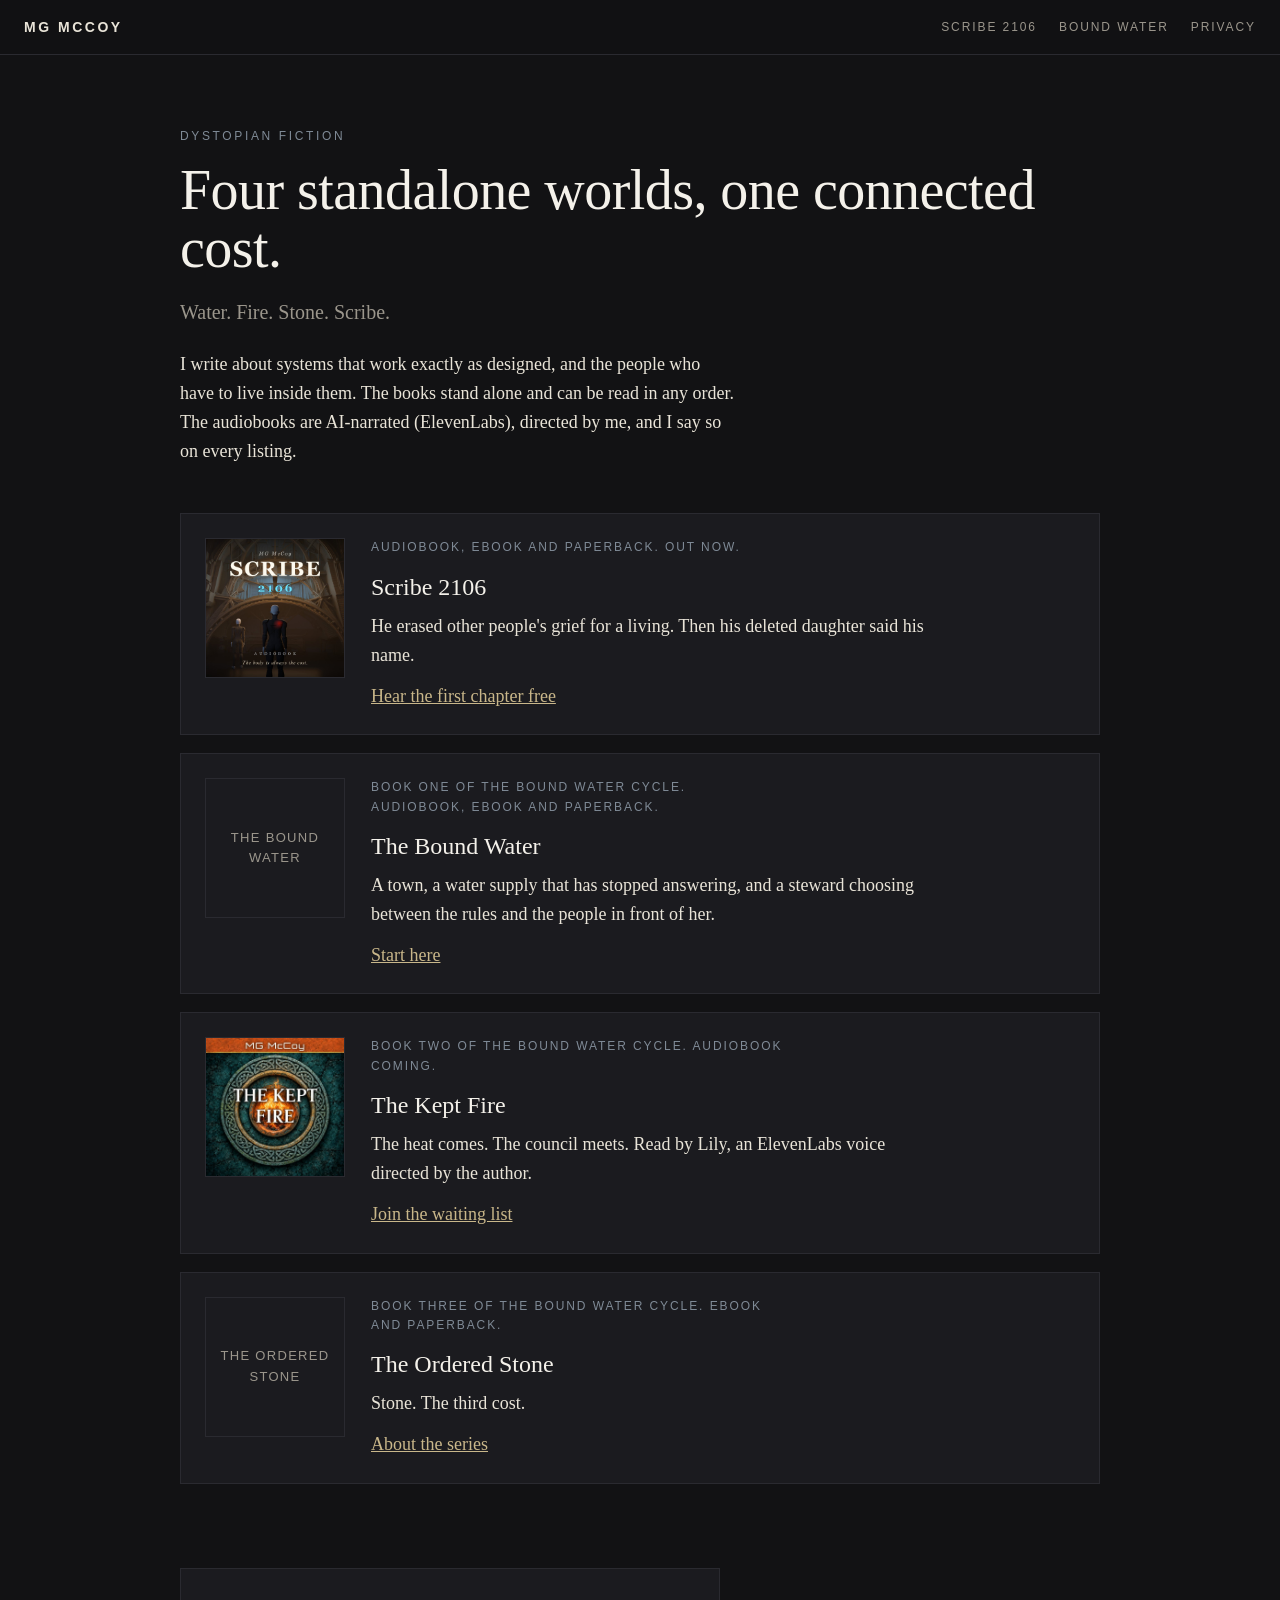
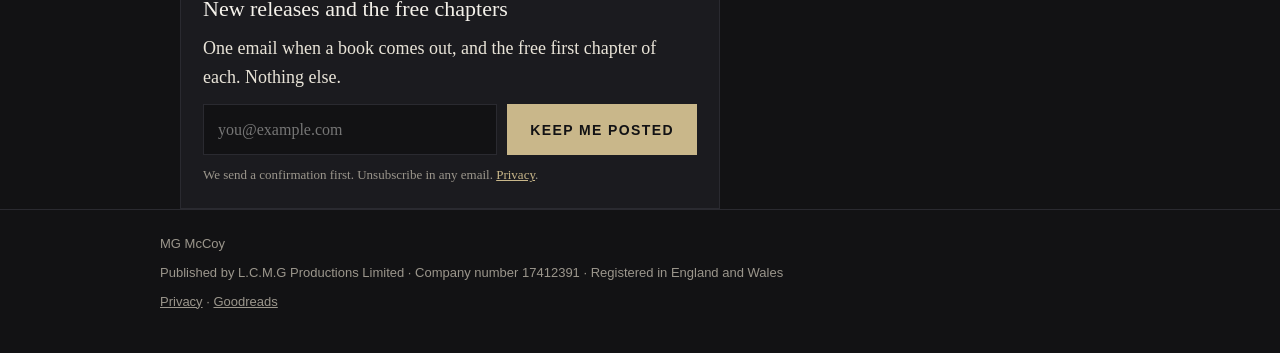
==== index.html @ 9f309340 "Author site skeleton: home, Scribe 2106 landing page, Bound Water series page, privacy Static, no sc" ====
<!DOCTYPE html>
<html lang="en">
<head>
  <meta charset="utf-8" />
  <meta name="viewport" content="width=device-width, initial-scale=1" />
  <title>MG McCoy</title>
  <meta name="description" content="Dystopian fiction by MG McCoy. Four standalone worlds, one connected cost. Water. Fire. Stone. Scribe." />
  <meta name="theme-color" content="#121214" />
  <meta property="og:type" content="website" />
  <meta property="og:site_name" content="MG McCoy" />
  <meta property="og:title" content="MG McCoy" />
  <meta property="og:description" content="Four standalone worlds, one connected cost. Water. Fire. Stone. Scribe." />
  <meta property="og:image" content="https://AUTHOR_DOMAIN/assets/scribe-2106-cover-800.jpg" />
  <link rel="canonical" href="https://AUTHOR_DOMAIN/" />
  <link rel="stylesheet" href="styles.css" />
</head>
<body>
  <header class="nav">
    <a class="wordmark" href="/">MG McCoy</a>
    <nav>
      <a href="/scribe-2106/">Scribe 2106</a>
      <a href="/bound-water/">Bound Water</a>
      <a href="/privacy/">Privacy</a>
    </nav>
  </header>

  <main>
    <section class="hero">
      <p class="kicker">Dystopian fiction</p>
      <h1>Four standalone worlds, one connected cost.</h1>
      <p class="line">Water. Fire. Stone. Scribe.</p>
      <p style="margin-top:22px">
        I write about systems that work exactly as designed, and the people who have to live
        inside them. The books stand alone and can be read in any order. The audiobooks are
        AI-narrated (ElevenLabs), directed by me, and I say so on every listing.
      </p>
    </section>

    <section class="books" id="books">
      <article class="book">
        <img src="assets/scribe-2106-cover-800.jpg" alt="Scribe 2106 cover" width="140" height="140" />
        <div>
          <p class="status">Audiobook, ebook and paperback. Out now.</p>
          <h3>Scribe 2106</h3>
          <p>He erased other people's grief for a living. Then his deleted daughter said his name.</p>
          <p class="more"><a href="/scribe-2106/">Hear the first chapter free</a></p>
        </div>
      </article>

      <article class="book">
        <div class="no-cover" aria-hidden="true">The Bound Water</div>
        <div>
          <p class="status">Book One of the Bound Water Cycle. Audiobook, ebook and paperback.</p>
          <h3>The Bound Water</h3>
          <p>A town, a water supply that has stopped answering, and a steward choosing between the rules and the people in front of her.</p>
          <p class="more"><a href="/bound-water/">Start here</a></p>
        </div>
      </article>

      <article class="book">
        <img src="assets/kept-fire-cover-600.jpg" alt="The Kept Fire cover, draft" width="140" height="140" />
        <div>
          <p class="status">Book Two of the Bound Water Cycle. Audiobook coming.</p>
          <h3>The Kept Fire</h3>
          <p>The heat comes. The council meets. Read by Lily, an ElevenLabs voice directed by the author.</p>
          <p class="more"><a href="/bound-water/#kept-fire">Join the waiting list</a></p>
        </div>
      </article>

      <article class="book">
        <div class="no-cover" aria-hidden="true">The Ordered Stone</div>
        <div>
          <p class="status">Book Three of the Bound Water Cycle. Ebook and paperback.</p>
          <h3>The Ordered Stone</h3>
          <p>Stone. The third cost.</p>
          <p class="more"><a href="/bound-water/#ordered-stone">About the series</a></p>
        </div>
      </article>
    </section>

    <section class="signup" id="list">
      <h3>New releases and the free chapters</h3>
      <!--
        EmailOctopus plain HTML form for the "MG McCoy readers" list. Owner: paste the form action URL and
        email field name from EmailOctopus > list > Forms > "HTML form". No script, no cookie.
      -->
      <form method="post" action="EMAILOCTOPUS_READERS_FORM_ACTION_URL">
        <label for="home-email">One email when a book comes out, and the free first chapter of each. Nothing else.</label>
        <div class="row">
          <input id="home-email" type="email" name="field_0" required autocomplete="email" placeholder="you@example.com" />
          <button type="submit">Keep me posted</button>
        </div>
        <p class="fine">We send a confirmation first. Unsubscribe in any email. <a href="/privacy/">Privacy</a>.</p>
      </form>
    </section>
  </main>

  <footer>
    <div class="inner">
      <span>MG McCoy</span>
      <span>Published by L.C.M.G Productions Limited &middot; Company number 17412391 &middot; Registered in England and Wales</span>
      <!-- Owner: add "&middot; Registered office: <address>" once the AD01 change is filed. -->
      <span><a href="/privacy/">Privacy</a> &middot; <a href="https://www.goodreads.com/author/show/6792756.MG_MCCOY" rel="noopener">Goodreads</a></span>
    </div>
  </footer>
</body>
</html>
---- styles.css ----
/* MG McCoy author site. No external requests: system fonts, no scripts, no analytics. */
:root {
  --ground: #121214;
  --panel: #1b1b1f;
  --line: #2a2a30;
  --bone: #e9e4d8;
  --ink: #f4f1ea;
  --dim: #9b968c;
  --cold: #7f8a96;
  --accent: #c9b78a;
  --max: 960px;
}
* { box-sizing: border-box; margin: 0; padding: 0; }
html { scroll-behavior: smooth; }
body {
  background: var(--ground);
  color: var(--ink);
  font-family: Georgia, "Iowan Old Style", "Palatino Linotype", "Book Antiqua", serif;
  font-size: 18px;
  line-height: 1.6;
}
a { color: var(--accent); }
.nav {
  position: sticky; top: 0; z-index: 10;
  display: flex; align-items: center; justify-content: space-between;
  padding: 16px 24px;
  background: rgba(18, 18, 20, 0.94);
  border-bottom: 1px solid var(--line);
}
.wordmark {
  font-family: "Helvetica Neue", Arial, system-ui, sans-serif;
  font-weight: 700; letter-spacing: 0.18em; text-transform: uppercase;
  font-size: 14px; color: var(--bone); text-decoration: none;
}
.nav nav { display: flex; gap: 22px; }
.nav nav a {
  font-family: "Helvetica Neue", Arial, system-ui, sans-serif;
  color: var(--dim); text-decoration: none; font-size: 12px;
  letter-spacing: 0.16em; text-transform: uppercase;
}
.nav nav a:hover { color: var(--ink); }

main { max-width: var(--max); margin: 0 auto; padding: 0 20px; }
.kicker {
  font-family: "Helvetica Neue", Arial, system-ui, sans-serif;
  color: var(--cold); letter-spacing: 0.22em; text-transform: uppercase;
  font-size: 12px; margin-bottom: 14px;
}
h1 { font-size: clamp(34px, 6vw, 56px); line-height: 1.05; font-weight: 400; letter-spacing: -0.01em; }
h2 { font-size: clamp(26px, 4vw, 36px); line-height: 1.1; font-weight: 400; margin-bottom: 14px; }
p { max-width: 62ch; color: var(--bone); }
p + p { margin-top: 14px; }
.muted { color: var(--dim); }
.small { font-size: 15px; }

.hero { padding: 72px 0 48px; }
.hero .line { margin-top: 18px; font-size: 20px; color: var(--dim); }

/* Landing page layout */
.landing { display: grid; grid-template-columns: 1fr 320px; gap: 44px; align-items: start; padding: 56px 0 40px; }
.landing .cover { width: 100%; height: auto; border: 1px solid var(--line); display: block; }
.landing h1 { margin-bottom: 18px; }
.disclosure {
  margin-top: 22px; padding: 14px 16px; border-left: 3px solid var(--cold);
  background: var(--panel); font-size: 15px; color: var(--bone);
}

/* Forms: plain HTML POST to EmailOctopus. No script, no cookie. */
.signup { margin-top: 28px; padding: 22px; background: var(--panel); border: 1px solid var(--line); max-width: 60ch; }
.signup h3 { font-size: 22px; font-weight: 400; margin-bottom: 8px; }
.signup label { display: block; color: var(--bone); margin-bottom: 12px; }
.signup .row { display: flex; gap: 10px; flex-wrap: wrap; }
.signup input[type="email"] {
  flex: 1 1 240px; min-width: 0; padding: 12px 14px; font: inherit; font-size: 16px;
  background: var(--ground); color: var(--ink); border: 1px solid var(--line);
}
.signup input[type="email"]:focus { outline: 2px solid var(--accent); outline-offset: 1px; }
.signup button {
  font-family: "Helvetica Neue", Arial, system-ui, sans-serif;
  font-size: 14px; letter-spacing: 0.1em; text-transform: uppercase; font-weight: 700;
  padding: 12px 22px; background: var(--accent); color: var(--ground);
  border: 1px solid var(--accent); cursor: pointer;
}
.signup button:hover { background: var(--ink); border-color: var(--ink); }
.signup .fine { margin-top: 10px; font-size: 13px; color: var(--dim); max-width: none; }

/* Store buttons live below the fold on purpose. */
.stores { padding: 36px 0 56px; border-top: 1px solid var(--line); }
.stores .row { display: flex; gap: 10px; flex-wrap: wrap; margin-top: 14px; }
.store {
  font-family: "Helvetica Neue", Arial, system-ui, sans-serif;
  font-size: 13px; letter-spacing: 0.1em; text-transform: uppercase;
  text-decoration: none; color: var(--ink); padding: 10px 16px;
  border: 1px solid var(--line); background: var(--panel);
}
.store:hover { border-color: var(--accent); }

/* Book cards on the home and series pages */
.books { display: grid; gap: 18px; padding: 0 0 56px; }
.book {
  display: grid; grid-template-columns: 140px 1fr; gap: 26px; align-items: start;
  background: var(--panel); border: 1px solid var(--line); padding: 24px;
}
.book img, .book .no-cover { width: 140px; height: 140px; object-fit: cover; border: 1px solid var(--line); }
.book .no-cover {
  display: grid; place-items: center; color: var(--dim); font-size: 13px; text-align: center;
  font-family: "Helvetica Neue", Arial, system-ui, sans-serif; letter-spacing: 0.1em; text-transform: uppercase;
}
.book h3 { font-size: 24px; font-weight: 400; margin-bottom: 6px; }
.book .status {
  font-family: "Helvetica Neue", Arial, system-ui, sans-serif;
  font-size: 12px; letter-spacing: 0.16em; text-transform: uppercase; color: var(--cold); margin-bottom: 10px;
}
.book .more { margin-top: 12px; }

.quote { padding: 40px 0; border-top: 1px solid var(--line); }
.quote blockquote { font-size: clamp(22px, 3vw, 30px); line-height: 1.3; max-width: 30ch; color: var(--ink); }
.quote cite { display: block; margin-top: 12px; font-style: normal; color: var(--dim); font-size: 15px; }

.legal-text { padding: 48px 0 64px; }
.legal-text h2 { margin-top: 28px; font-size: 24px; }

footer {
  border-top: 1px solid var(--line); padding: 24px 20px 40px;
  font-family: "Helvetica Neue", Arial, system-ui, sans-serif;
  color: var(--dim); font-size: 13px;
}
footer .inner { max-width: var(--max); margin: 0 auto; display: grid; gap: 8px; }
footer a { color: var(--dim); }

.wordmark, .nav nav a { white-space: nowrap; }

@media (max-width: 760px) {
  .landing { grid-template-columns: 1fr; }
  .landing .cover { max-width: 320px; }
  .book { grid-template-columns: 1fr; }
  .nav { padding: 14px 16px; }
  .nav nav { gap: 12px; }
  .nav nav a { font-size: 11px; letter-spacing: 0.1em; }
  main { padding: 0 16px; }
}
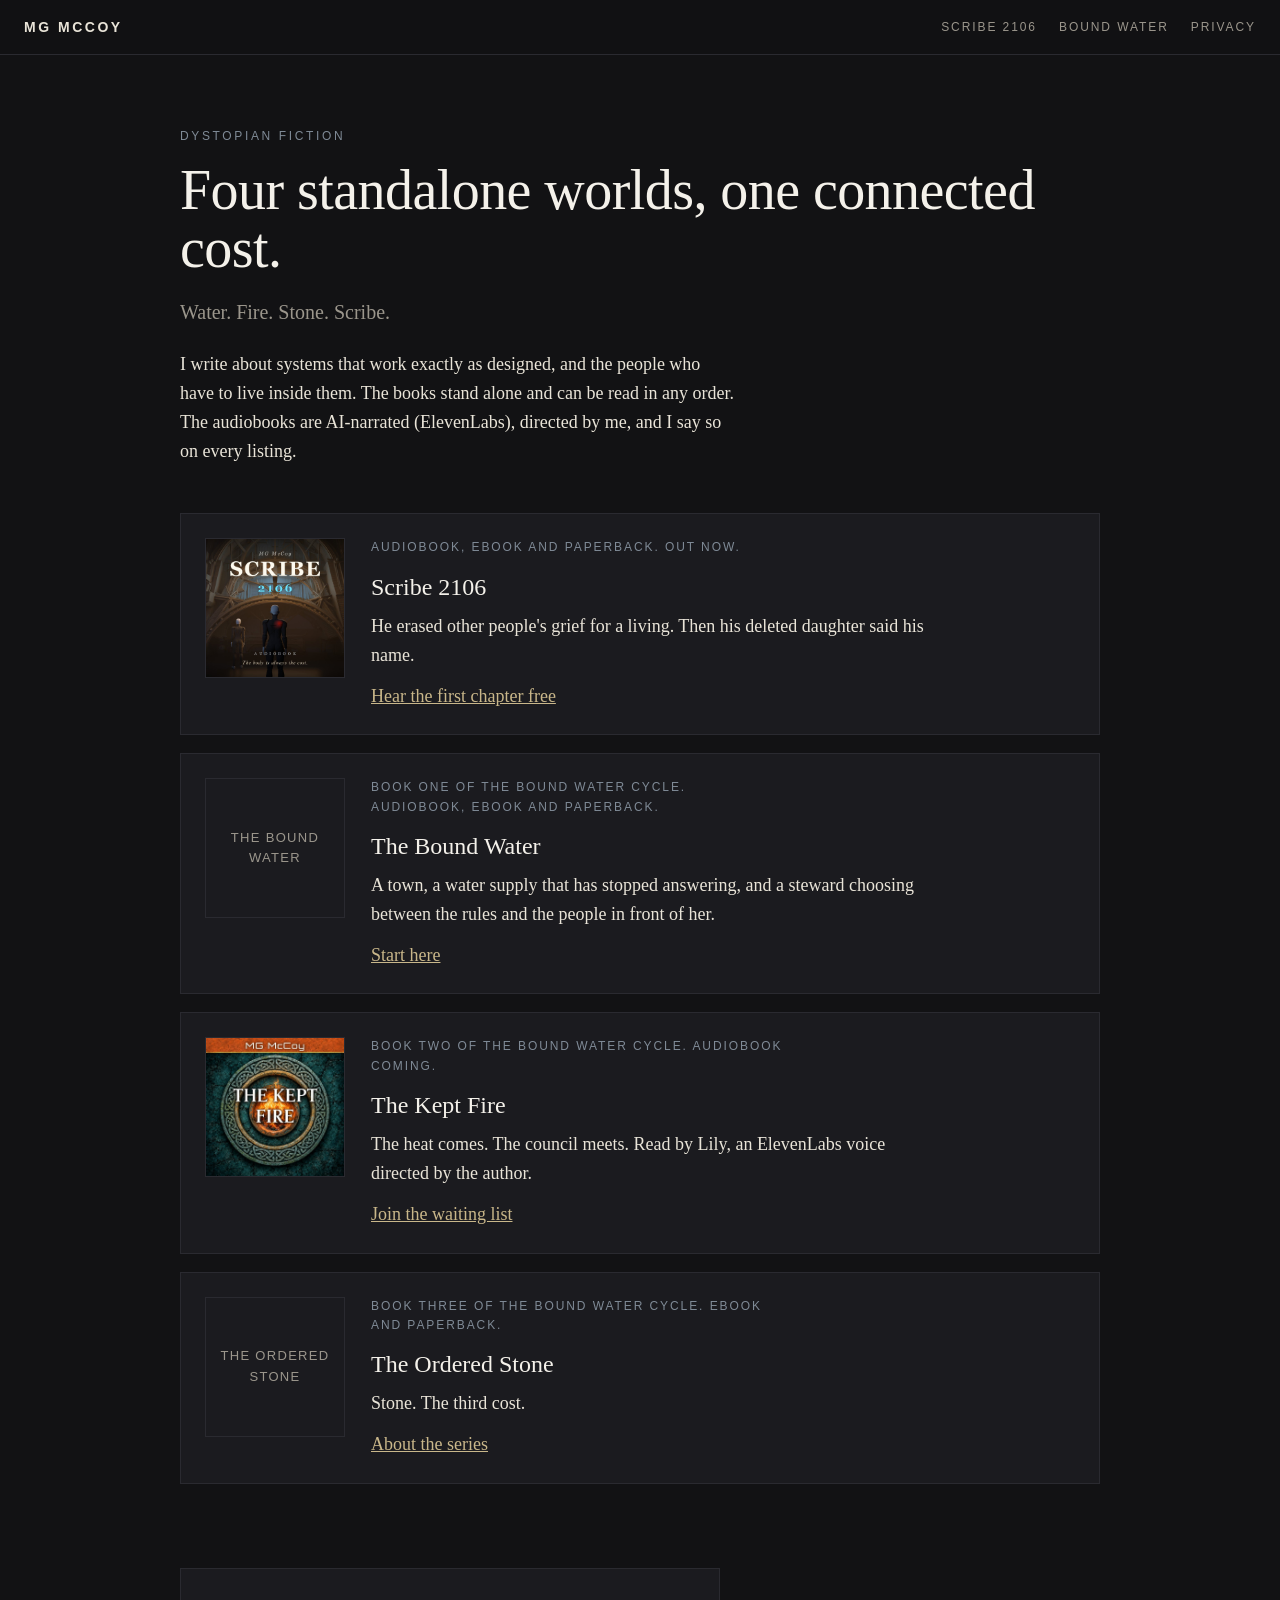
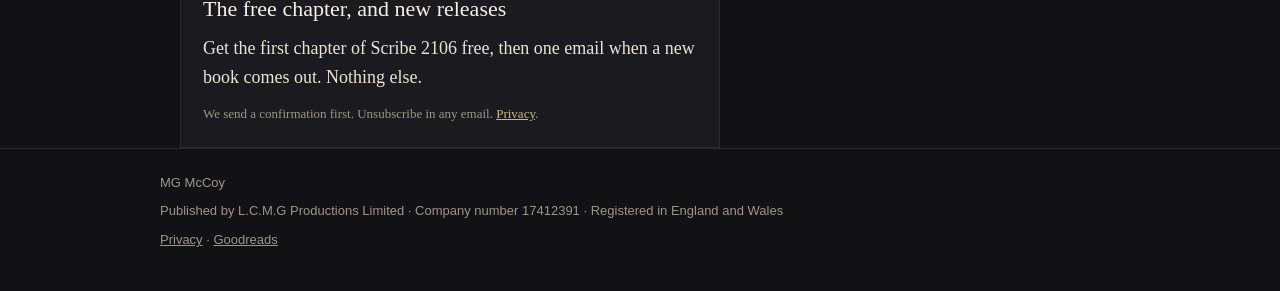
==== commit 5d9d9ac5: "Plan B capture: one EmailOctopus form embedded on home, Scribe and Kept Fire card; privacy wording f" ====
--- a/index.html
+++ b/index.html
@@ -79,19 +79,12 @@
     </section>
 
     <section class="signup" id="list">
-      <h3>New releases and the free chapters</h3>
-      <!--
-        EmailOctopus plain HTML form for the "MG McCoy readers" list. Owner: paste the form action URL and
-        email field name from EmailOctopus > list > Forms > "HTML form". No script, no cookie.
-      -->
-      <form method="post" action="EMAILOCTOPUS_READERS_FORM_ACTION_URL">
-        <label for="home-email">One email when a book comes out, and the free first chapter of each. Nothing else.</label>
-        <div class="row">
-          <input id="home-email" type="email" name="field_0" required autocomplete="email" placeholder="you@example.com" />
-          <button type="submit">Keep me posted</button>
-        </div>
-        <p class="fine">We send a confirmation first. Unsubscribe in any email. <a href="/privacy/">Privacy</a>.</p>
-      </form>
+      <h3>The free chapter, and new releases</h3>
+      <p class="lead">Get the first chapter of Scribe 2106 free, then one email when a new book comes out. Nothing else.</p>
+      <!-- EmailOctopus form "MG McCoy: free chapter and new releases". The script sets no cookies or storage. -->
+      <script async src="https://eomail5.com/form/f71cac38-cb0c-11f1-92c1-29ba55965d88.js" data-form="f71cac38-cb0c-11f1-92c1-29ba55965d88"></script>
+      <noscript><p class="fine">The sign-up form needs JavaScript. Email <a href="mailto:hello@lcmgproductions.com">hello@lcmgproductions.com</a> instead.</p></noscript>
+      <p class="fine">We send a confirmation first. Unsubscribe in any email. <a href="/privacy/">Privacy</a>.</p>
     </section>
   </main>
 
--- a/styles.css
+++ b/styles.css
@@ -68,7 +68,7 @@
 /* Forms: plain HTML POST to EmailOctopus. No script, no cookie. */
 .signup { margin-top: 28px; padding: 22px; background: var(--panel); border: 1px solid var(--line); max-width: 60ch; }
 .signup h3 { font-size: 22px; font-weight: 400; margin-bottom: 8px; }
-.signup label { display: block; color: var(--bone); margin-bottom: 12px; }
+.signup label, .signup .lead { display: block; color: var(--bone); margin-bottom: 12px; max-width: none; }
 .signup .row { display: flex; gap: 10px; flex-wrap: wrap; }
 .signup input[type="email"] {
   flex: 1 1 240px; min-width: 0; padding: 12px 14px; font: inherit; font-size: 16px;
@@ -113,6 +113,10 @@
 }
 .book .more { margin-top: 12px; }
 
+.trailer { padding: 40px 0; border-top: 1px solid var(--line); }
+.trailer video { display: block; width: 100%; max-width: 960px; height: auto; background: #000; border: 1px solid var(--line); margin-top: 8px; }
+.trailer .small { margin-top: 10px; }
+
 .quote { padding: 40px 0; border-top: 1px solid var(--line); }
 .quote blockquote { font-size: clamp(22px, 3vw, 30px); line-height: 1.3; max-width: 30ch; color: var(--ink); }
 .quote cite { display: block; margin-top: 12px; font-style: normal; color: var(--dim); font-size: 15px; }
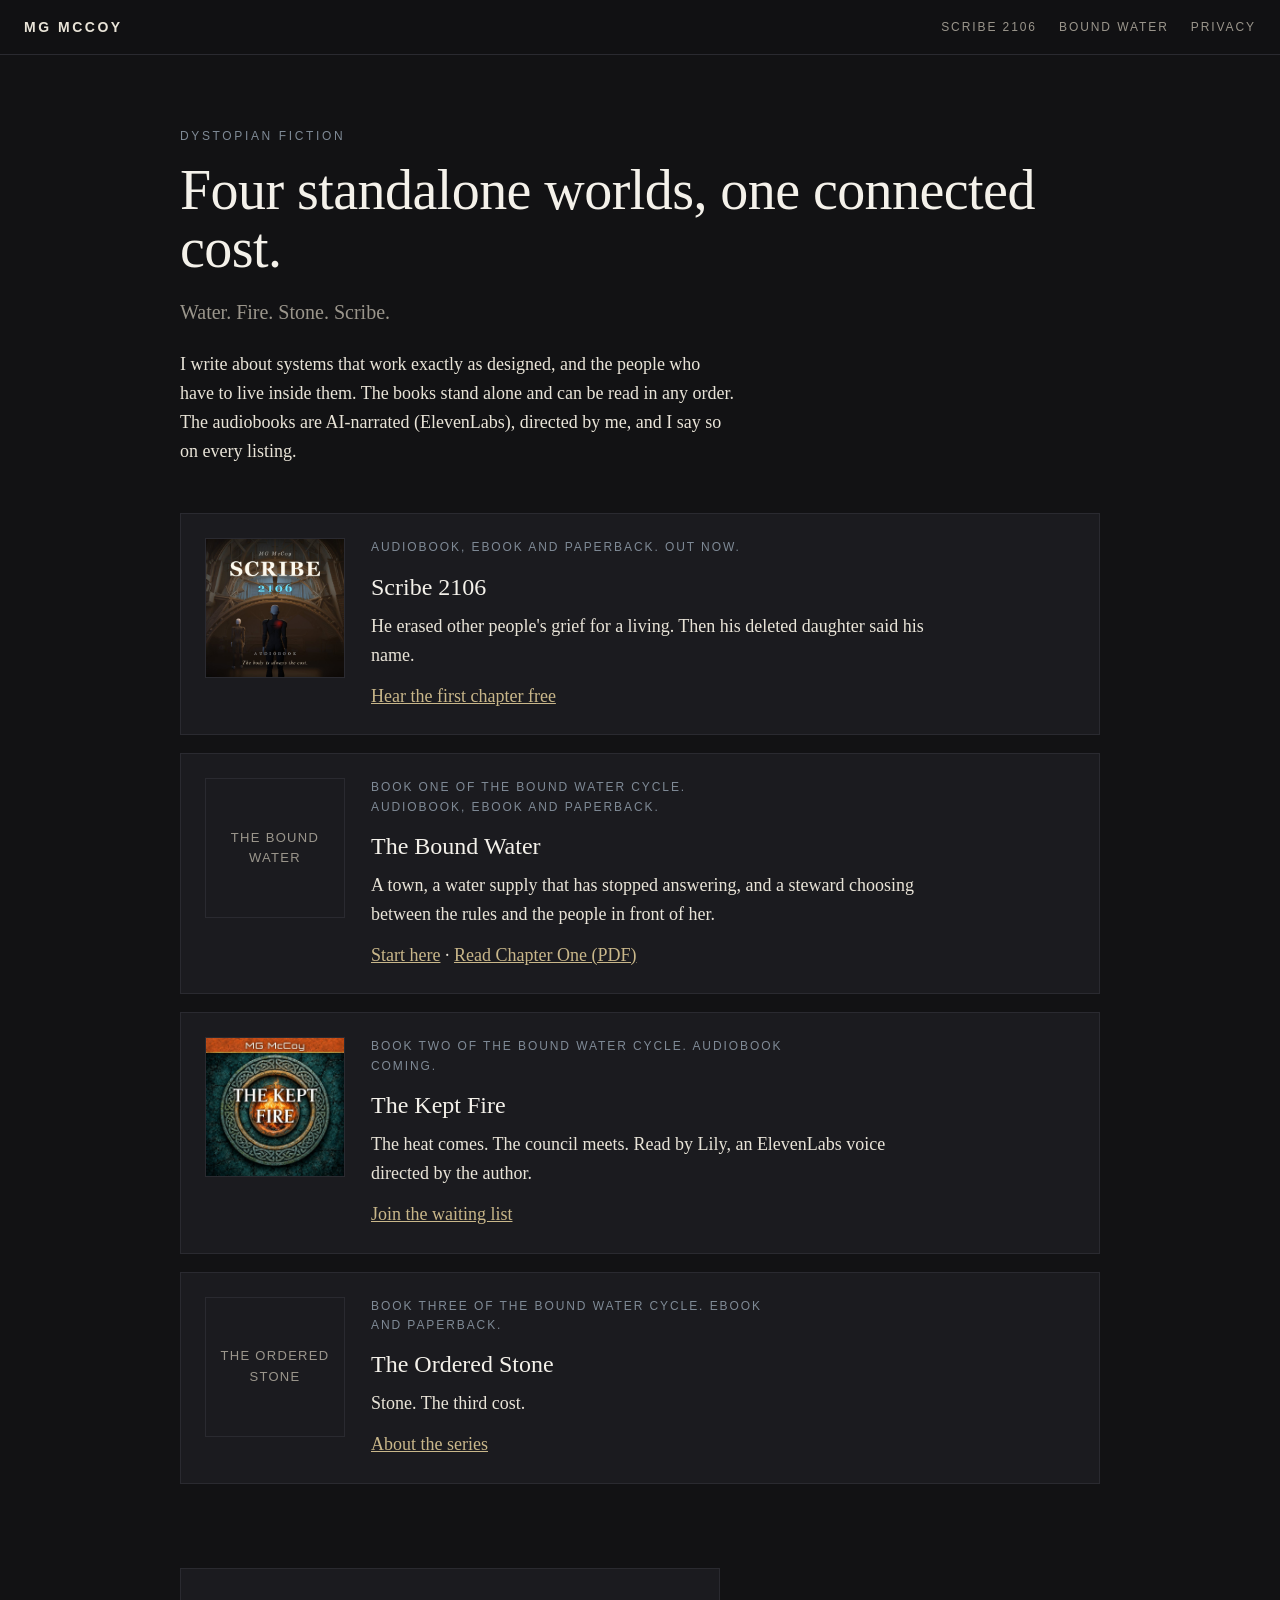
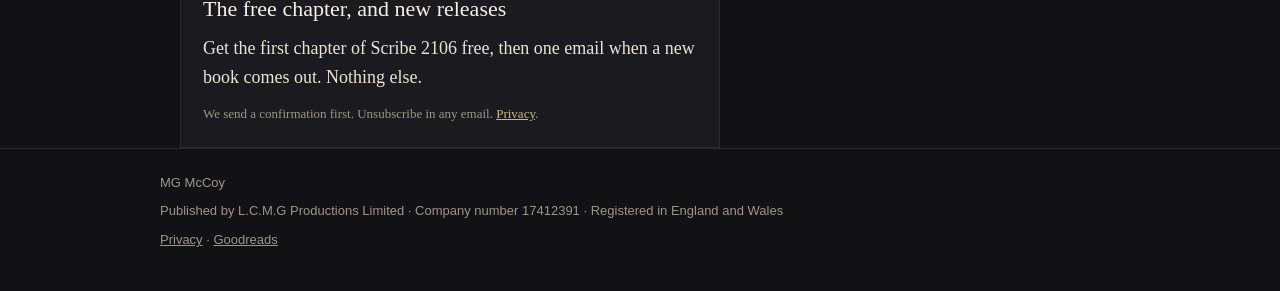
==== commit 5cc6834a: "Bound Water page: open Chapter One PDFs for The Bound Water and The Kept Fire, with title and copyri" ====
--- a/index.html
+++ b/index.html
@@ -53,7 +53,7 @@
           <p class="status">Book One of the Bound Water Cycle. Audiobook, ebook and paperback.</p>
           <h3>The Bound Water</h3>
           <p>A town, a water supply that has stopped answering, and a steward choosing between the rules and the people in front of her.</p>
-          <p class="more"><a href="/bound-water/">Start here</a></p>
+          <p class="more"><a href="/bound-water/">Start here</a> &middot; <a href="assets/the-bound-water-chapter-one.pdf">Read Chapter One (PDF)</a></p>
         </div>
       </article>
 
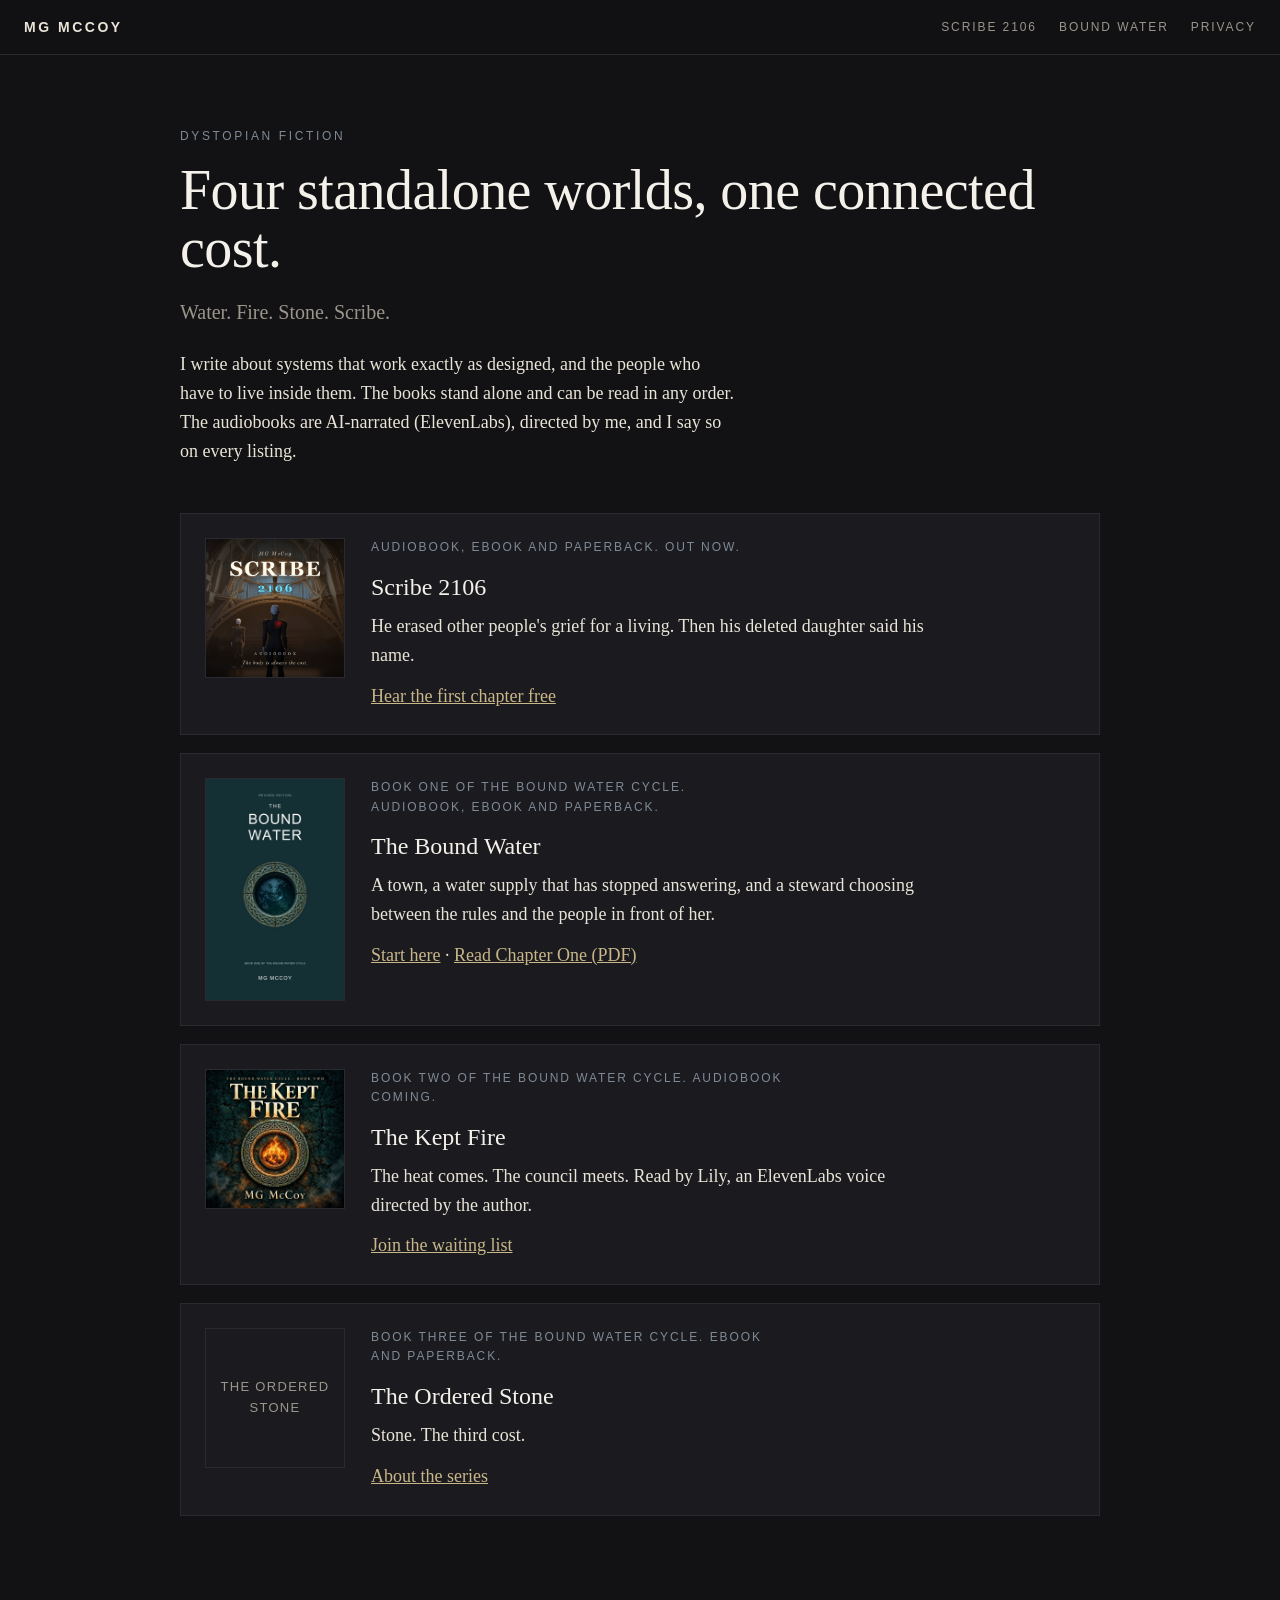
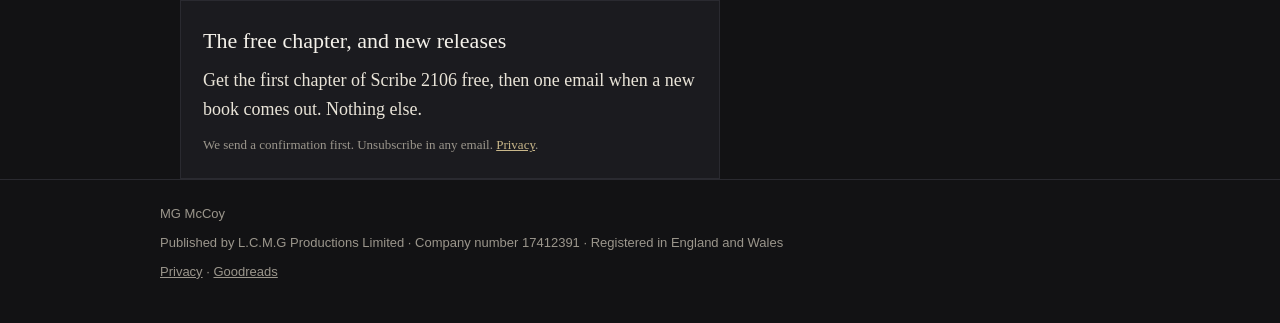
==== commit 214d9339: "Covers: The Bound Water revised-edition cover and the final Kept Fire audiobook cover Co-Authored-By" ====
--- a/index.html
+++ b/index.html
@@ -10,8 +10,8 @@
   <meta property="og:site_name" content="MG McCoy" />
   <meta property="og:title" content="MG McCoy" />
   <meta property="og:description" content="Four standalone worlds, one connected cost. Water. Fire. Stone. Scribe." />
-  <meta property="og:image" content="https://AUTHOR_DOMAIN/assets/scribe-2106-cover-800.jpg" />
-  <link rel="canonical" href="https://AUTHOR_DOMAIN/" />
+  <meta property="og:image" content="https://mgmccoy.co.uk/assets/scribe-2106-cover-800.jpg" />
+  <link rel="canonical" href="https://mgmccoy.co.uk/" />
   <link rel="stylesheet" href="styles.css" />
 </head>
 <body>
@@ -48,7 +48,7 @@
       </article>
 
       <article class="book">
-        <div class="no-cover" aria-hidden="true">The Bound Water</div>
+        <img src="assets/the-bound-water-cover-600.jpg" alt="The Bound Water cover, revised edition" width="140" height="224" />
         <div>
           <p class="status">Book One of the Bound Water Cycle. Audiobook, ebook and paperback.</p>
           <h3>The Bound Water</h3>
@@ -58,7 +58,7 @@
       </article>
 
       <article class="book">
-        <img src="assets/kept-fire-cover-600.jpg" alt="The Kept Fire cover, draft" width="140" height="140" />
+        <img src="assets/kept-fire-cover-600.jpg" alt="The Kept Fire cover" width="140" height="140" />
         <div>
           <p class="status">Book Two of the Bound Water Cycle. Audiobook coming.</p>
           <h3>The Kept Fire</h3>
--- a/styles.css
+++ b/styles.css
@@ -101,7 +101,8 @@
   display: grid; grid-template-columns: 140px 1fr; gap: 26px; align-items: start;
   background: var(--panel); border: 1px solid var(--line); padding: 24px;
 }
-.book img, .book .no-cover { width: 140px; height: 140px; object-fit: cover; border: 1px solid var(--line); }
+.book img { width: 140px; height: auto; display: block; border: 1px solid var(--line); }
+.book .no-cover { width: 140px; height: 140px; border: 1px solid var(--line); }
 .book .no-cover {
   display: grid; place-items: center; color: var(--dim); font-size: 13px; text-align: center;
   font-family: "Helvetica Neue", Arial, system-ui, sans-serif; letter-spacing: 0.1em; text-transform: uppercase;
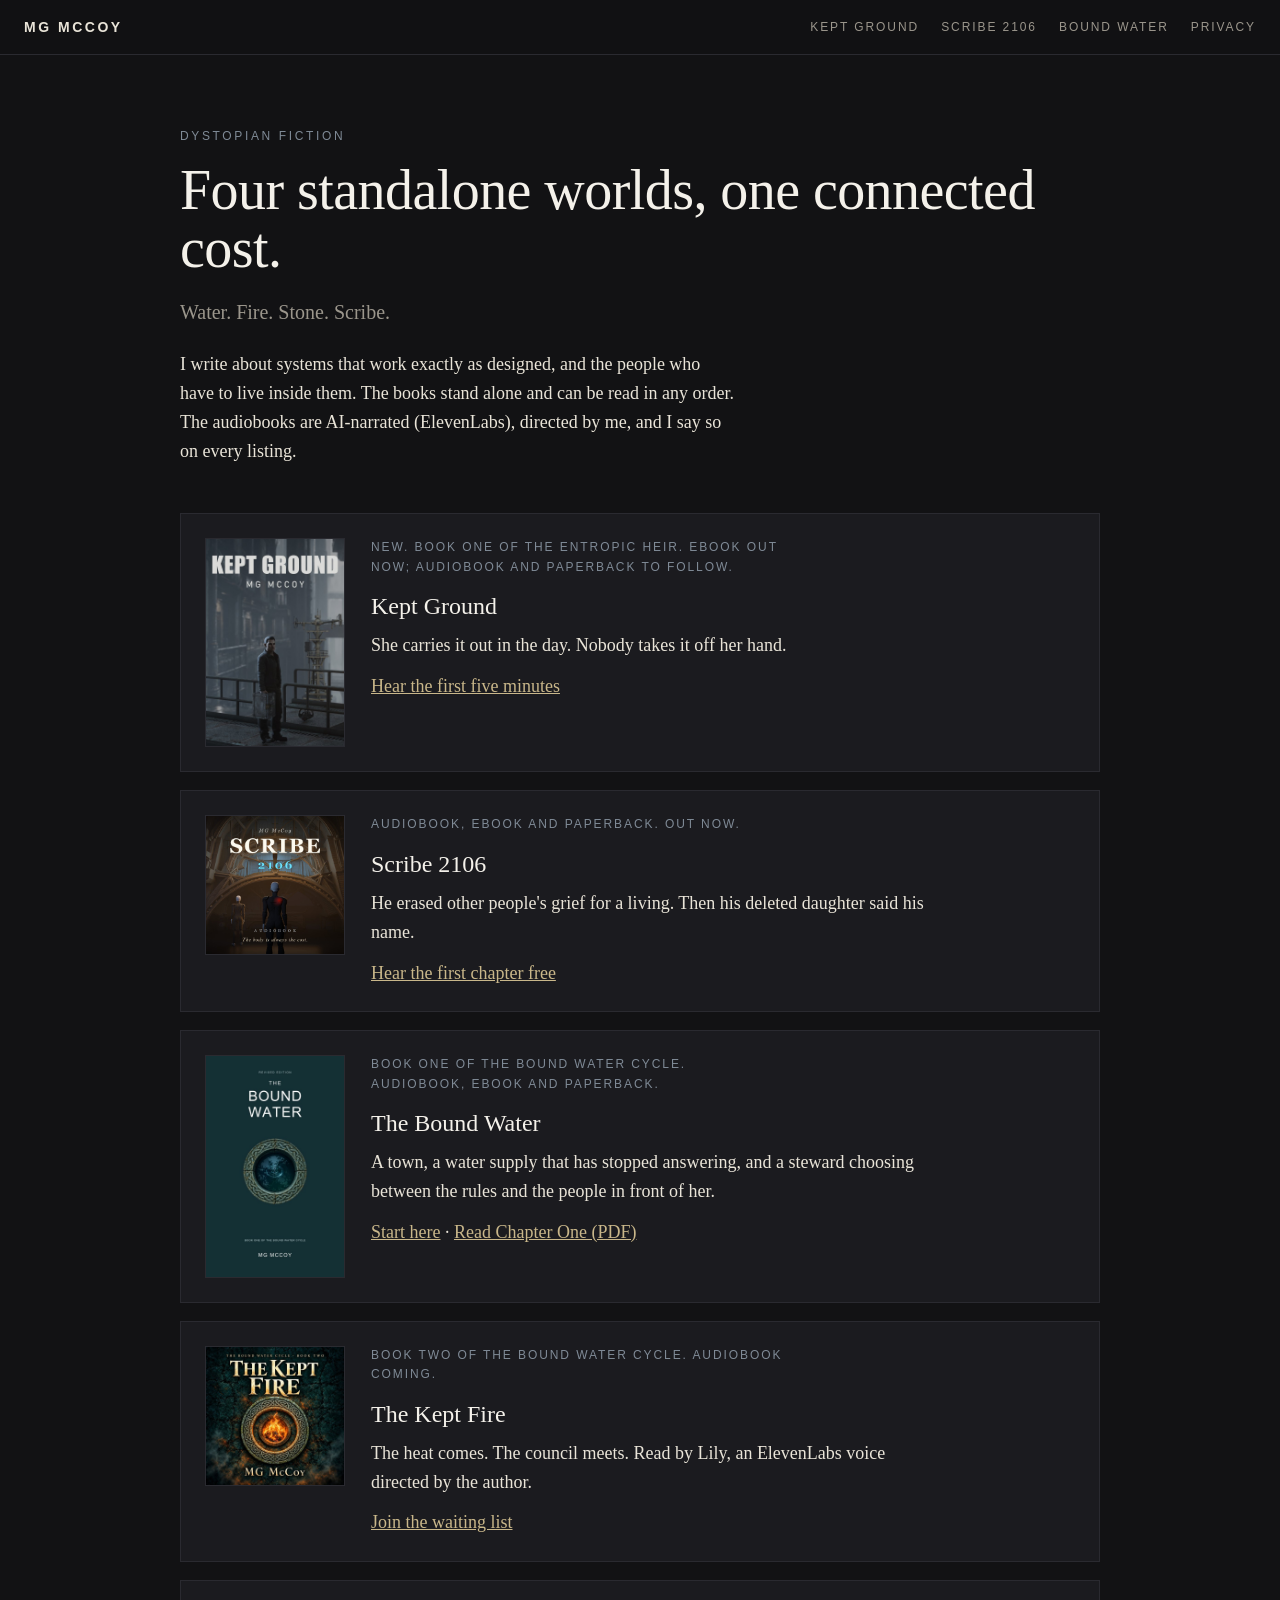
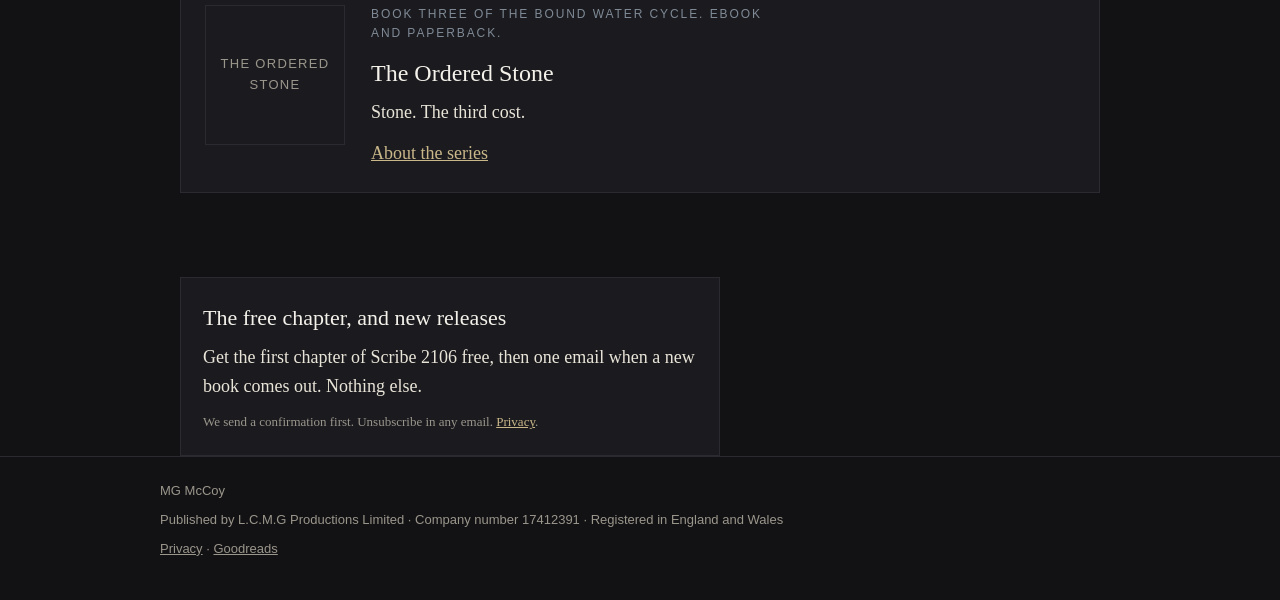
==== commit 15d4f006: "Kept Ground: landing page, home card, nav link, README notes - /kept-ground/: headline from the KDP " ====
--- a/index.html
+++ b/index.html
@@ -18,6 +18,7 @@
   <header class="nav">
     <a class="wordmark" href="/">MG McCoy</a>
     <nav>
+      <a href="/kept-ground/">Kept Ground</a>
       <a href="/scribe-2106/">Scribe 2106</a>
       <a href="/bound-water/">Bound Water</a>
       <a href="/privacy/">Privacy</a>
@@ -37,6 +38,16 @@
     </section>
 
     <section class="books" id="books">
+      <article class="book">
+        <img src="assets/kept-ground-cover-600.jpg" alt="Kept Ground cover" width="140" height="210" />
+        <div>
+          <p class="status">New. Book One of The Entropic Heir. Ebook out now; audiobook and paperback to follow.</p>
+          <h3>Kept Ground</h3>
+          <p>She carries it out in the day. Nobody takes it off her hand.</p>
+          <p class="more"><a href="/kept-ground/">Hear the first five minutes</a></p>
+        </div>
+      </article>
+
       <article class="book">
         <img src="assets/scribe-2106-cover-800.jpg" alt="Scribe 2106 cover" width="140" height="140" />
         <div>
--- a/styles.css
+++ b/styles.css
@@ -117,6 +117,7 @@
 .trailer { padding: 40px 0; border-top: 1px solid var(--line); }
 .trailer video { display: block; width: 100%; max-width: 960px; height: auto; background: #000; border: 1px solid var(--line); margin-top: 8px; }
 .trailer .small { margin-top: 10px; }
+.trailer audio { display: block; width: 100%; max-width: 640px; margin-top: 14px; }
 
 .quote { padding: 40px 0; border-top: 1px solid var(--line); }
 .quote blockquote { font-size: clamp(22px, 3vw, 30px); line-height: 1.3; max-width: 30ch; color: var(--ink); }
@@ -140,7 +141,7 @@
   .landing .cover { max-width: 320px; }
   .book { grid-template-columns: 1fr; }
   .nav { padding: 14px 16px; }
-  .nav nav { gap: 12px; }
+  .nav nav { gap: 6px 12px; flex-wrap: wrap; justify-content: flex-end; }
   .nav nav a { font-size: 11px; letter-spacing: 0.1em; }
   main { padding: 0 16px; }
 }
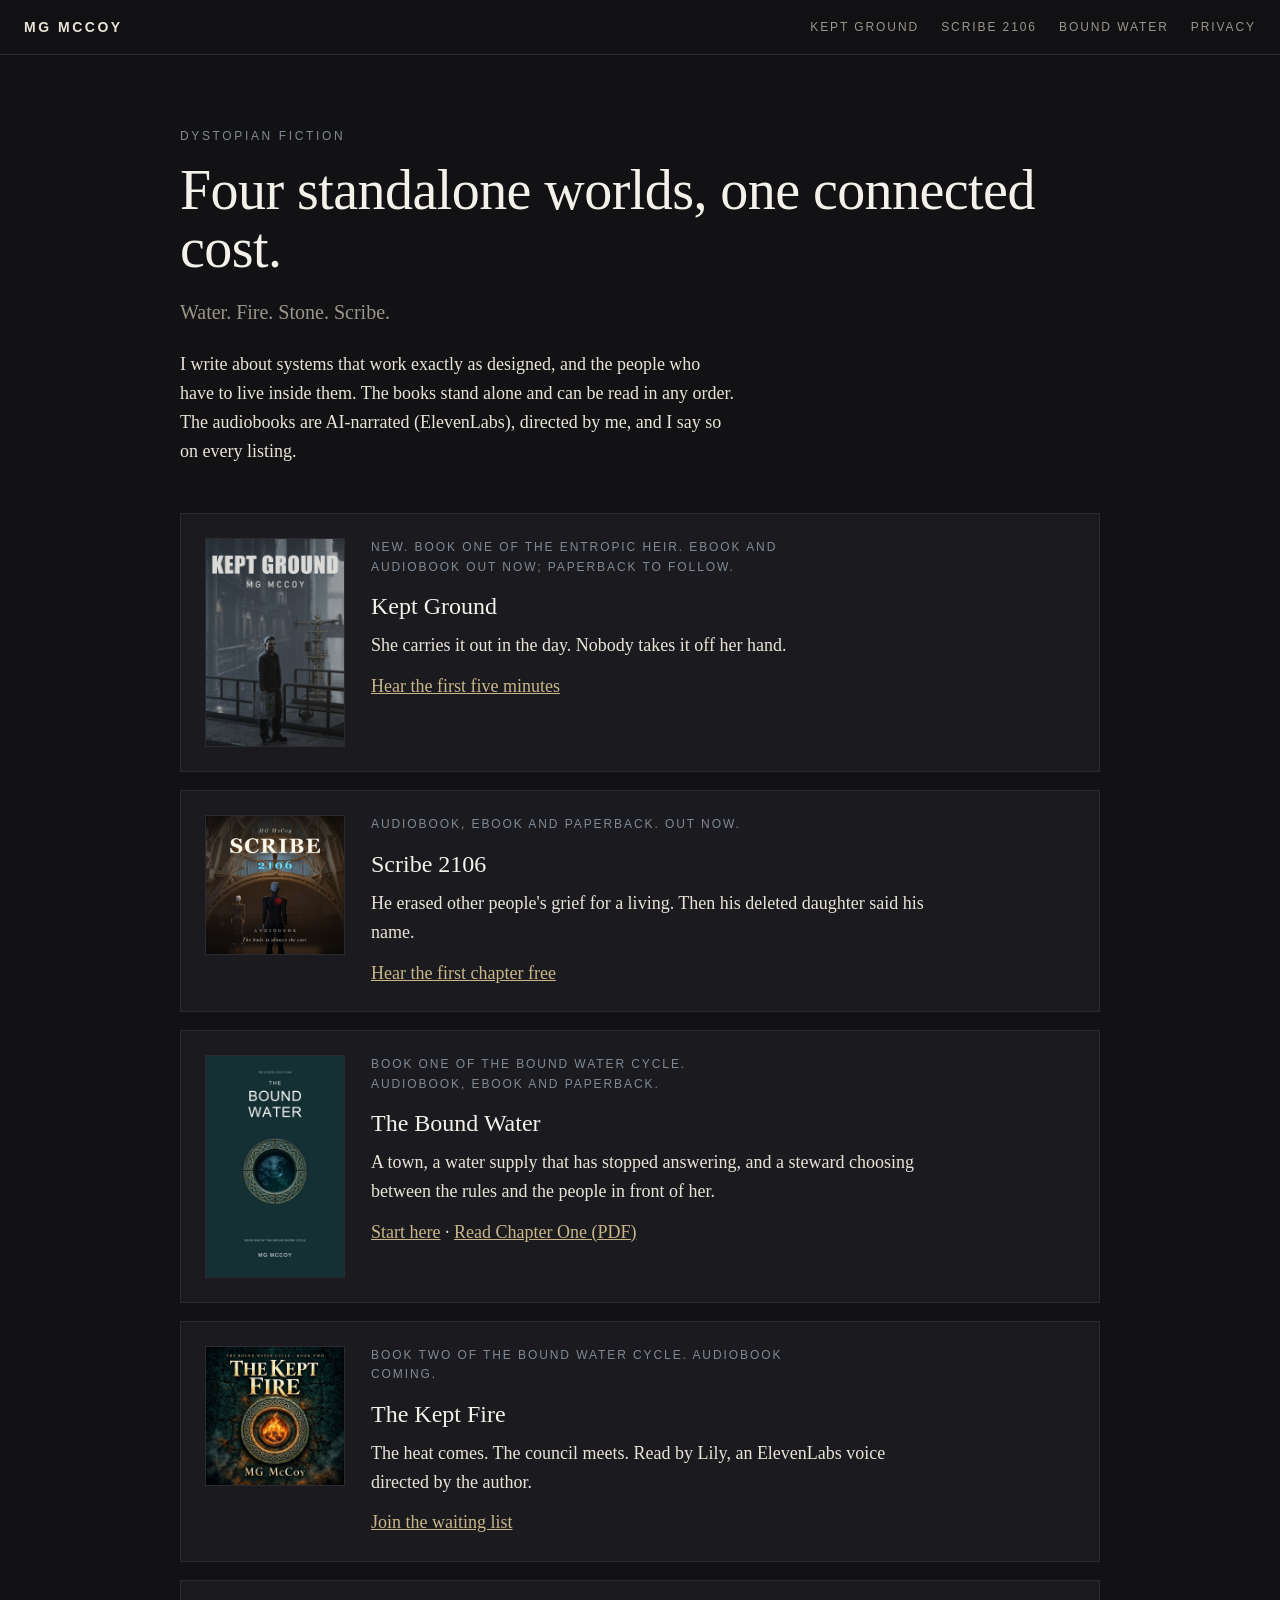
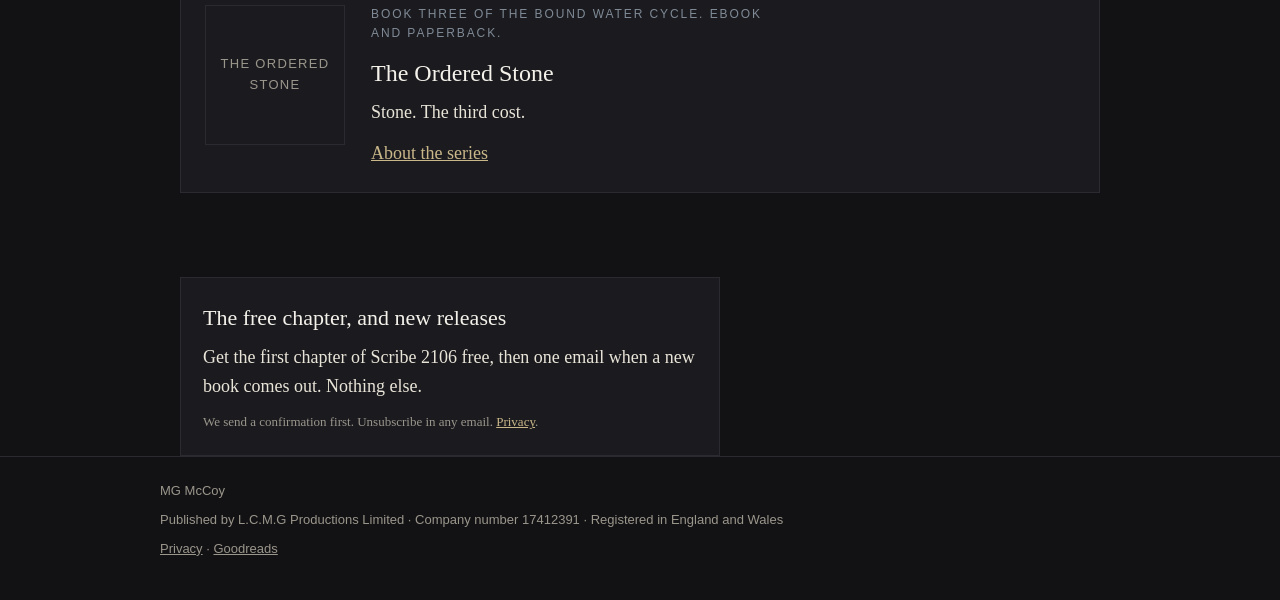
==== commit e6b53e99: "Kept Ground: Spotify audiobook button, amazon.co.uk ebook link, copy says audiobook is out Co-Author" ====
--- a/index.html
+++ b/index.html
@@ -41,7 +41,7 @@
       <article class="book">
         <img src="assets/kept-ground-cover-600.jpg" alt="Kept Ground cover" width="140" height="210" />
         <div>
-          <p class="status">New. Book One of The Entropic Heir. Ebook out now; audiobook and paperback to follow.</p>
+          <p class="status">New. Book One of The Entropic Heir. Ebook and audiobook out now; paperback to follow.</p>
           <h3>Kept Ground</h3>
           <p>She carries it out in the day. Nobody takes it off her hand.</p>
           <p class="more"><a href="/kept-ground/">Hear the first five minutes</a></p>
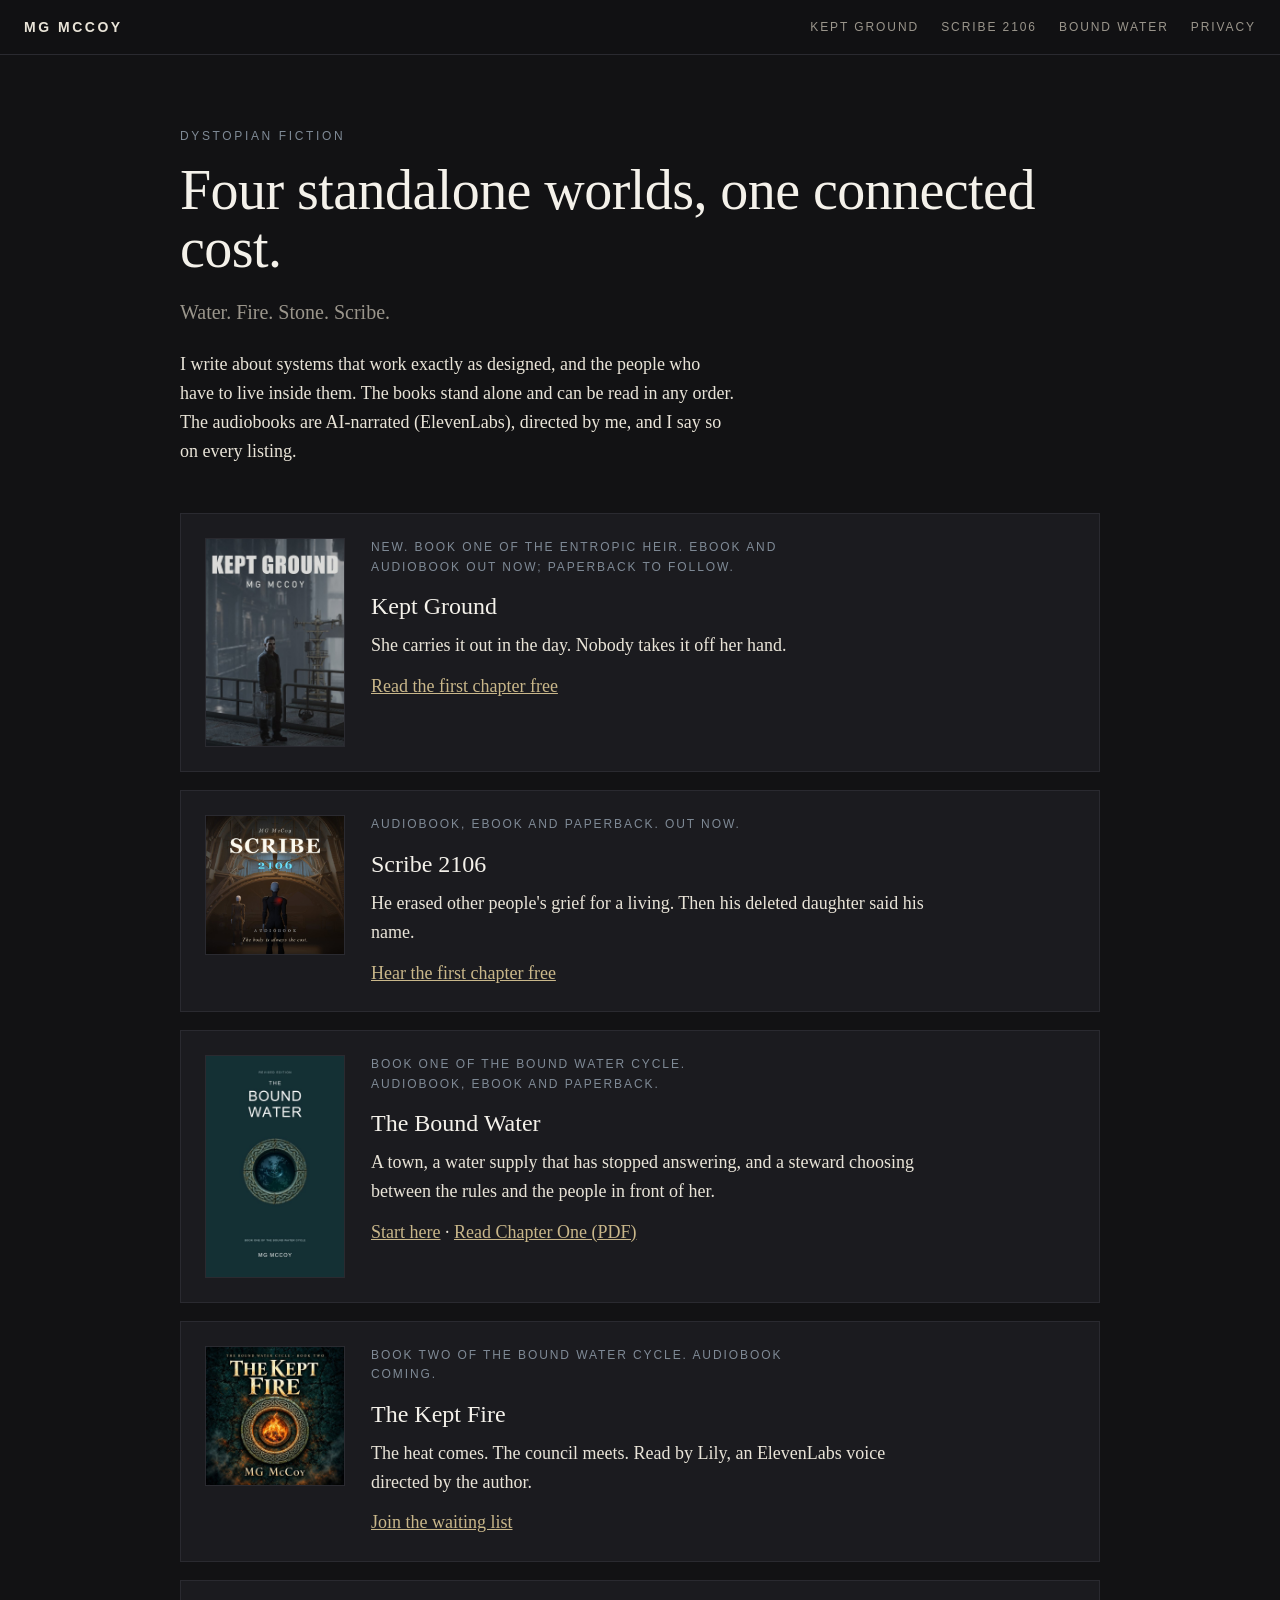
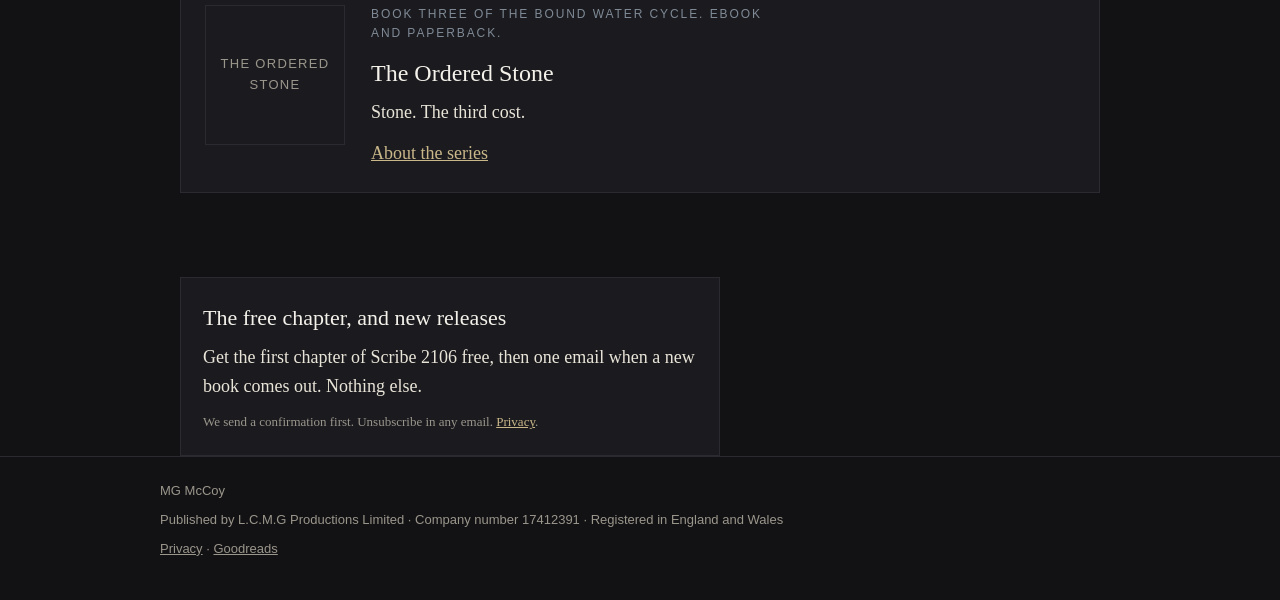
==== commit 24f9968e: "Kept Ground: free Chapter 1 page and "Read a free chapter" button New /kept-ground/chapter-1/ with t" ====
--- a/index.html
+++ b/index.html
@@ -44,7 +44,7 @@
           <p class="status">New. Book One of The Entropic Heir. Ebook and audiobook out now; paperback to follow.</p>
           <h3>Kept Ground</h3>
           <p>She carries it out in the day. Nobody takes it off her hand.</p>
-          <p class="more"><a href="/kept-ground/">Hear the first five minutes</a></p>
+          <p class="more"><a href="/kept-ground/">Read the first chapter free</a></p>
         </div>
       </article>
 
--- a/styles.css
+++ b/styles.css
@@ -12,6 +12,8 @@
 }
 * { box-sizing: border-box; margin: 0; padding: 0; }
 html { scroll-behavior: smooth; }
+/* Anchor jumps (e.g. #sample) land below the sticky nav */
+[id] { scroll-margin-top: 72px; }
 body {
   background: var(--ground);
   color: var(--ink);
@@ -136,6 +138,36 @@
 
 .wordmark, .nav nav a { white-space: nowrap; }
 
+/* Call-to-action buttons near the top of a landing page */
+.cta { display: flex; gap: 10px; flex-wrap: wrap; margin: 22px 0 6px; max-width: none; }
+.button {
+  font-family: "Helvetica Neue", Arial, system-ui, sans-serif;
+  font-size: 14px; letter-spacing: 0.1em; text-transform: uppercase; font-weight: 700;
+  text-decoration: none; padding: 13px 22px;
+  background: var(--accent); color: var(--ground); border: 1px solid var(--accent);
+}
+.button:hover { background: var(--ink); border-color: var(--ink); }
+.button.secondary { background: transparent; color: var(--ink); border-color: var(--line); font-weight: 400; }
+.button.secondary:hover { border-color: var(--accent); }
+
+/* Free chapter: a single reading column */
+.chapter { max-width: 640px; margin: 0 auto; padding: 48px 0 56px; }
+.chapter-head { padding-bottom: 28px; border-bottom: 1px solid var(--line); margin-bottom: 36px; }
+.chapter-head .kicker a { color: var(--cold); text-decoration: none; }
+.chapter-head .kicker a:hover { color: var(--ink); }
+.chapter-head h1 { font-size: clamp(32px, 6vw, 48px); margin-bottom: 14px; }
+.chapter-head h1 .num {
+  display: block; font-family: "Helvetica Neue", Arial, system-ui, sans-serif;
+  font-size: 13px; letter-spacing: 0.22em; text-transform: uppercase; color: var(--dim); margin-bottom: 10px;
+}
+.prose p { max-width: none; font-size: 19px; line-height: 1.7; color: var(--bone); }
+.prose p + p { margin-top: 18px; }
+.prose .break { border: 0; height: auto; margin: 28px 0; text-align: center; color: var(--dim); letter-spacing: 0.6em; }
+.prose .break::after { content: "* * *"; }
+.chapter-end { margin-top: 44px; padding-top: 32px; border-top: 1px solid var(--line); }
+.chapter-end .row { display: flex; gap: 10px; flex-wrap: wrap; margin-top: 14px; }
+.chapter-end .small + .small { margin-top: 10px; }
+
 @media (max-width: 760px) {
   .landing { grid-template-columns: 1fr; }
   .landing .cover { max-width: 320px; }
@@ -144,4 +176,6 @@
   .nav nav { gap: 6px 12px; flex-wrap: wrap; justify-content: flex-end; }
   .nav nav a { font-size: 11px; letter-spacing: 0.1em; }
   main { padding: 0 16px; }
+  .prose p { font-size: 18px; }
+  .cta .button { flex: 1 1 100%; text-align: center; }
 }
